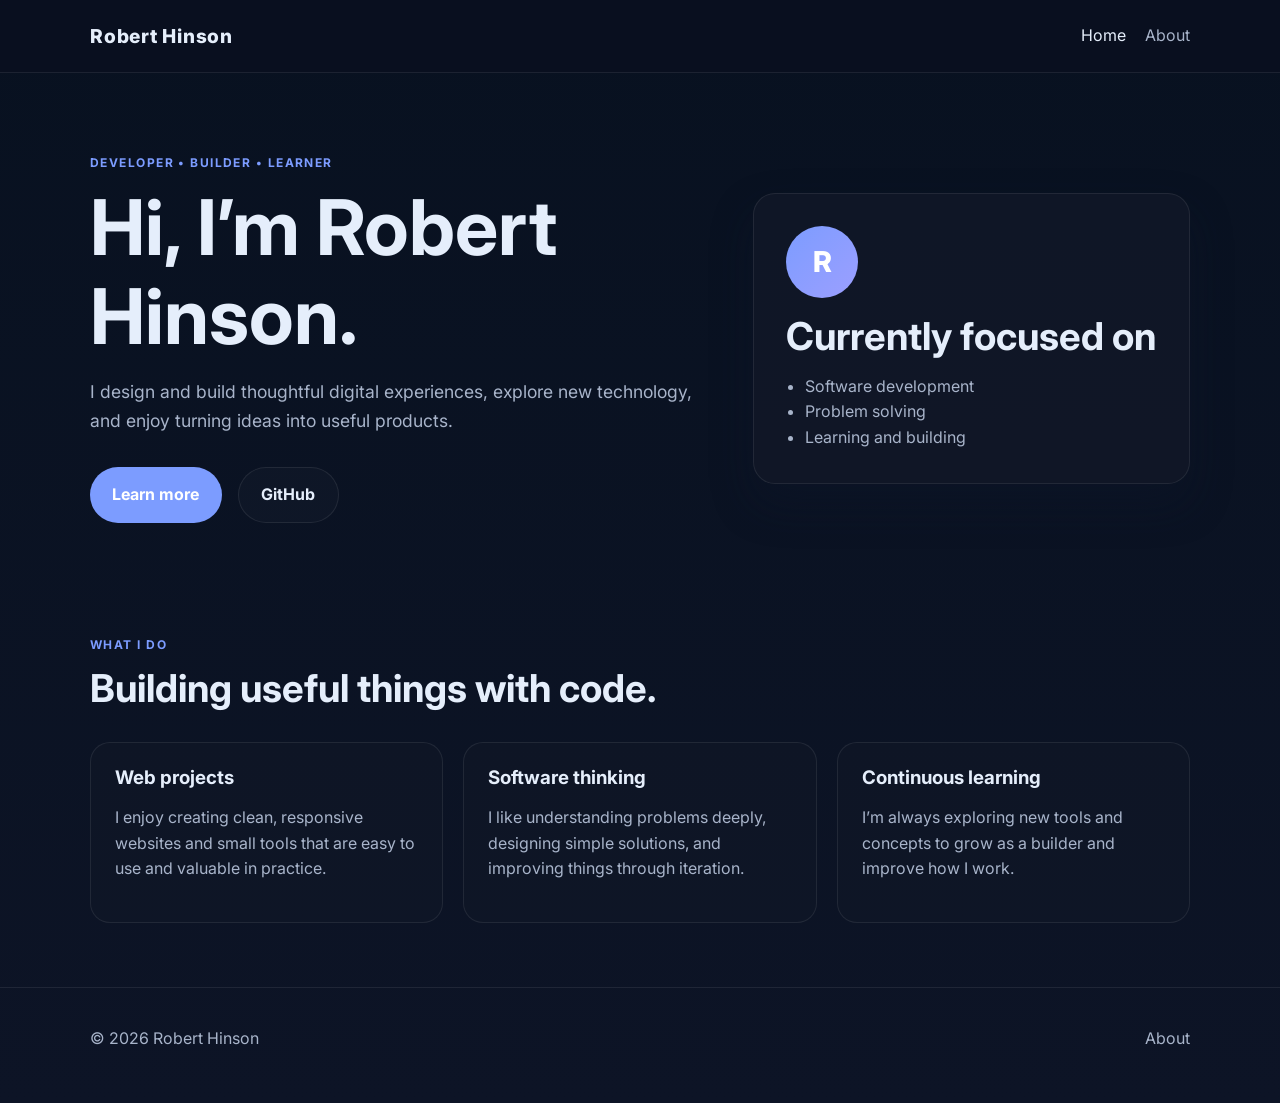
==== index.html @ 7e08833c "Add personal GitHub Pages site" ====
<!DOCTYPE html>
<html lang="en">
  <head>
    <meta charset="UTF-8" />
    <meta name="viewport" content="width=device-width, initial-scale=1.0" />
    <title>Robert Hinson | Home</title>
    <meta
      name="description"
      content="Personal portfolio and profile page for Robert Hinson."
    />
    <link rel="preconnect" href="https://fonts.googleapis.com" />
    <link rel="preconnect" href="https://fonts.gstatic.com" crossorigin />
    <link
      href="https://fonts.googleapis.com/css2?family=Inter:wght@400;500;600;700;800&display=swap"
      rel="stylesheet"
    />
    <link rel="stylesheet" href="styles.css" />
  </head>
  <body>
    <header class="site-header">
      <div class="container nav">
        <a href="index.html" class="brand">Robert Hinson</a>
        <nav class="nav-links" aria-label="Main navigation">
          <a href="index.html" class="active">Home</a>
          <a href="about.html">About</a>
        </nav>
      </div>
    </header>

    <main>
      <section class="hero">
        <div class="container hero-grid">
          <div>
            <p class="eyebrow">Developer • Builder • Learner</p>
            <h1>Hi, I’m Robert Hinson.</h1>
            <p class="lead">
              I design and build thoughtful digital experiences, explore new
              technology, and enjoy turning ideas into useful products.
            </p>
            <div class="cta-row">
              <a class="button primary" href="about.html">Learn more</a>
              <a class="button secondary" href="https://github.com/oppiet30" target="_blank" rel="noreferrer">GitHub</a>
            </div>
          </div>

          <div class="card profile-card">
            <div class="avatar">R</div>
            <h2>Currently focused on</h2>
            <ul>
              <li>Software development</li>
              <li>Problem solving</li>
              <li>Learning and building</li>
            </ul>
          </div>
        </div>
      </section>

      <section class="section">
        <div class="container">
          <div class="section-heading">
            <p class="eyebrow">What I do</p>
            <h2>Building useful things with code.</h2>
          </div>

          <div class="feature-grid">
            <article class="feature-card">
              <h3>Web projects</h3>
              <p>
                I enjoy creating clean, responsive websites and small tools that
                are easy to use and valuable in practice.
              </p>
            </article>

            <article class="feature-card">
              <h3>Software thinking</h3>
              <p>
                I like understanding problems deeply, designing simple solutions,
                and improving things through iteration.
              </p>
            </article>

            <article class="feature-card">
              <h3>Continuous learning</h3>
              <p>
                I’m always exploring new tools and concepts to grow as a builder
                and improve how I work.
              </p>
            </article>
          </div>
        </div>
      </section>
    </main>

    <footer class="site-footer">
      <div class="container footer-row">
        <p>© 2026 Robert Hinson</p>
        <a href="about.html">About</a>
      </div>
    </footer>
  </body>
</html>
---- styles.css ----
:root {
  --bg: #0b1020;
  --panel: #111827;
  --panel-soft: #1f2937;
  --card: rgba(17, 24, 39, 0.9);
  --text: #e5eefb;
  --muted: #a8b4ca;
  --primary: #7c9cff;
  --primary-dark: #5f7fe8;
  --border: rgba(255, 255, 255, 0.08);
  --shadow: 0 20px 40px rgba(15, 23, 42, 0.35);
}

* {
  box-sizing: border-box;
}

html {
  scroll-behavior: smooth;
}

body {
  margin: 0;
  font-family: "Inter", sans-serif;
  background: linear-gradient(180deg, #081120 0%, #0d1426 100%);
  color: var(--text);
  line-height: 1.6;
}

img {
  max-width: 100%;
  display: block;
}

a {
  color: inherit;
  text-decoration: none;
}

.container {
  width: min(1100px, calc(100% - 2rem));
  margin: 0 auto;
}

.site-header {
  position: sticky;
  top: 0;
  z-index: 10;
  backdrop-filter: blur(10px);
  background: rgba(11, 16, 32, 0.8);
  border-bottom: 1px solid var(--border);
}

.nav {
  display: flex;
  justify-content: space-between;
  align-items: center;
  min-height: 72px;
}

.brand {
  font-size: 1.2rem;
  font-weight: 800;
  letter-spacing: 0.04em;
}

.nav-links {
  display: flex;
  gap: 1.2rem;
  align-items: center;
}

.nav-links a {
  color: var(--muted);
  transition: color 0.2s ease;
}

.nav-links a:hover,
.nav-links a.active {
  color: var(--text);
}

.hero,
.page-hero {
  padding: 5rem 0 3rem;
}

.hero-grid,
.two-column {
  display: grid;
  grid-template-columns: 1.3fr 0.9fr;
  gap: 2rem;
  align-items: center;
}

.eyebrow {
  margin: 0 0 0.75rem;
  color: var(--primary);
  text-transform: uppercase;
  letter-spacing: 0.12em;
  font-size: 0.75rem;
  font-weight: 700;
}

h1,
h2,
h3 {
  margin-top: 0;
  line-height: 1.15;
}

h1 {
  font-size: clamp(2.8rem, 6vw, 5rem);
  margin-bottom: 1rem;
}

h2 {
  font-size: clamp(2rem, 3vw, 2.7rem);
  margin-bottom: 0.8rem;
}

.lead {
  max-width: 620px;
  color: var(--muted);
  font-size: 1.1rem;
}

.cta-row {
  display: flex;
  gap: 1rem;
  margin-top: 2rem;
  flex-wrap: wrap;
}

.button {
  display: inline-flex;
  align-items: center;
  justify-content: center;
  padding: 0.9rem 1.4rem;
  border-radius: 999px;
  font-weight: 700;
  transition: transform 0.2s ease, opacity 0.2s ease;
}

.button:hover {
  transform: translateY(-1px);
}

.button.primary {
  background: var(--primary);
  color: white;
}

.button.primary:hover {
  background: var(--primary-dark);
}

.button.secondary {
  border: 1px solid var(--border);
  background: rgba(255, 255, 255, 0.02);
  color: var(--text);
}

.card {
  background: var(--card);
  border: 1px solid var(--border);
  border-radius: 22px;
  box-shadow: var(--shadow);
}

.profile-card,
.info-card {
  padding: 2rem;
}

.avatar {
  width: 72px;
  height: 72px;
  border-radius: 50%;
  display: grid;
  place-items: center;
  background: linear-gradient(135deg, var(--primary), #9c9fff);
  color: white;
  font-size: 1.8rem;
  font-weight: 800;
  margin-bottom: 1rem;
}

.profile-card ul,
.info-card ul {
  margin: 1rem 0 0;
  padding-left: 1.2rem;
  color: var(--muted);
}

.section {
  padding: 4rem 0;
}

.alt-bg {
  background: rgba(148, 163, 184, 0.03);
  border-top: 1px solid var(--border);
  border-bottom: 1px solid var(--border);
}

.section-heading {
  margin-bottom: 2rem;
}

.feature-grid {
  display: grid;
  grid-template-columns: repeat(3, minmax(0, 1fr));
  gap: 1.25rem;
}

.feature-card {
  background: rgba(17, 24, 39, 0.7);
  border: 1px solid var(--border);
  border-radius: 20px;
  padding: 1.5rem;
}

.feature-card h3 {
  margin-bottom: 0.8rem;
}

.feature-card p,
.two-column p {
  color: var(--muted);
}

.narrow {
  max-width: 700px;
}

.site-footer {
  border-top: 1px solid var(--border);
  padding: 1.4rem 0 2.2rem;
  color: var(--muted);
}

.footer-row {
  display: flex;
  justify-content: space-between;
  align-items: center;
  gap: 1rem;
}

@media (max-width: 760px) {
  .hero-grid,
  .two-column,
  .feature-grid {
    grid-template-columns: 1fr;
  }

  .nav {
    flex-direction: column;
    justify-content: center;
    padding: 1rem 0;
    gap: 0.75rem;
  }

  .site-header {
    position: static;
  }

  .hero,
  .page-hero {
    padding-top: 3rem;
  }
}
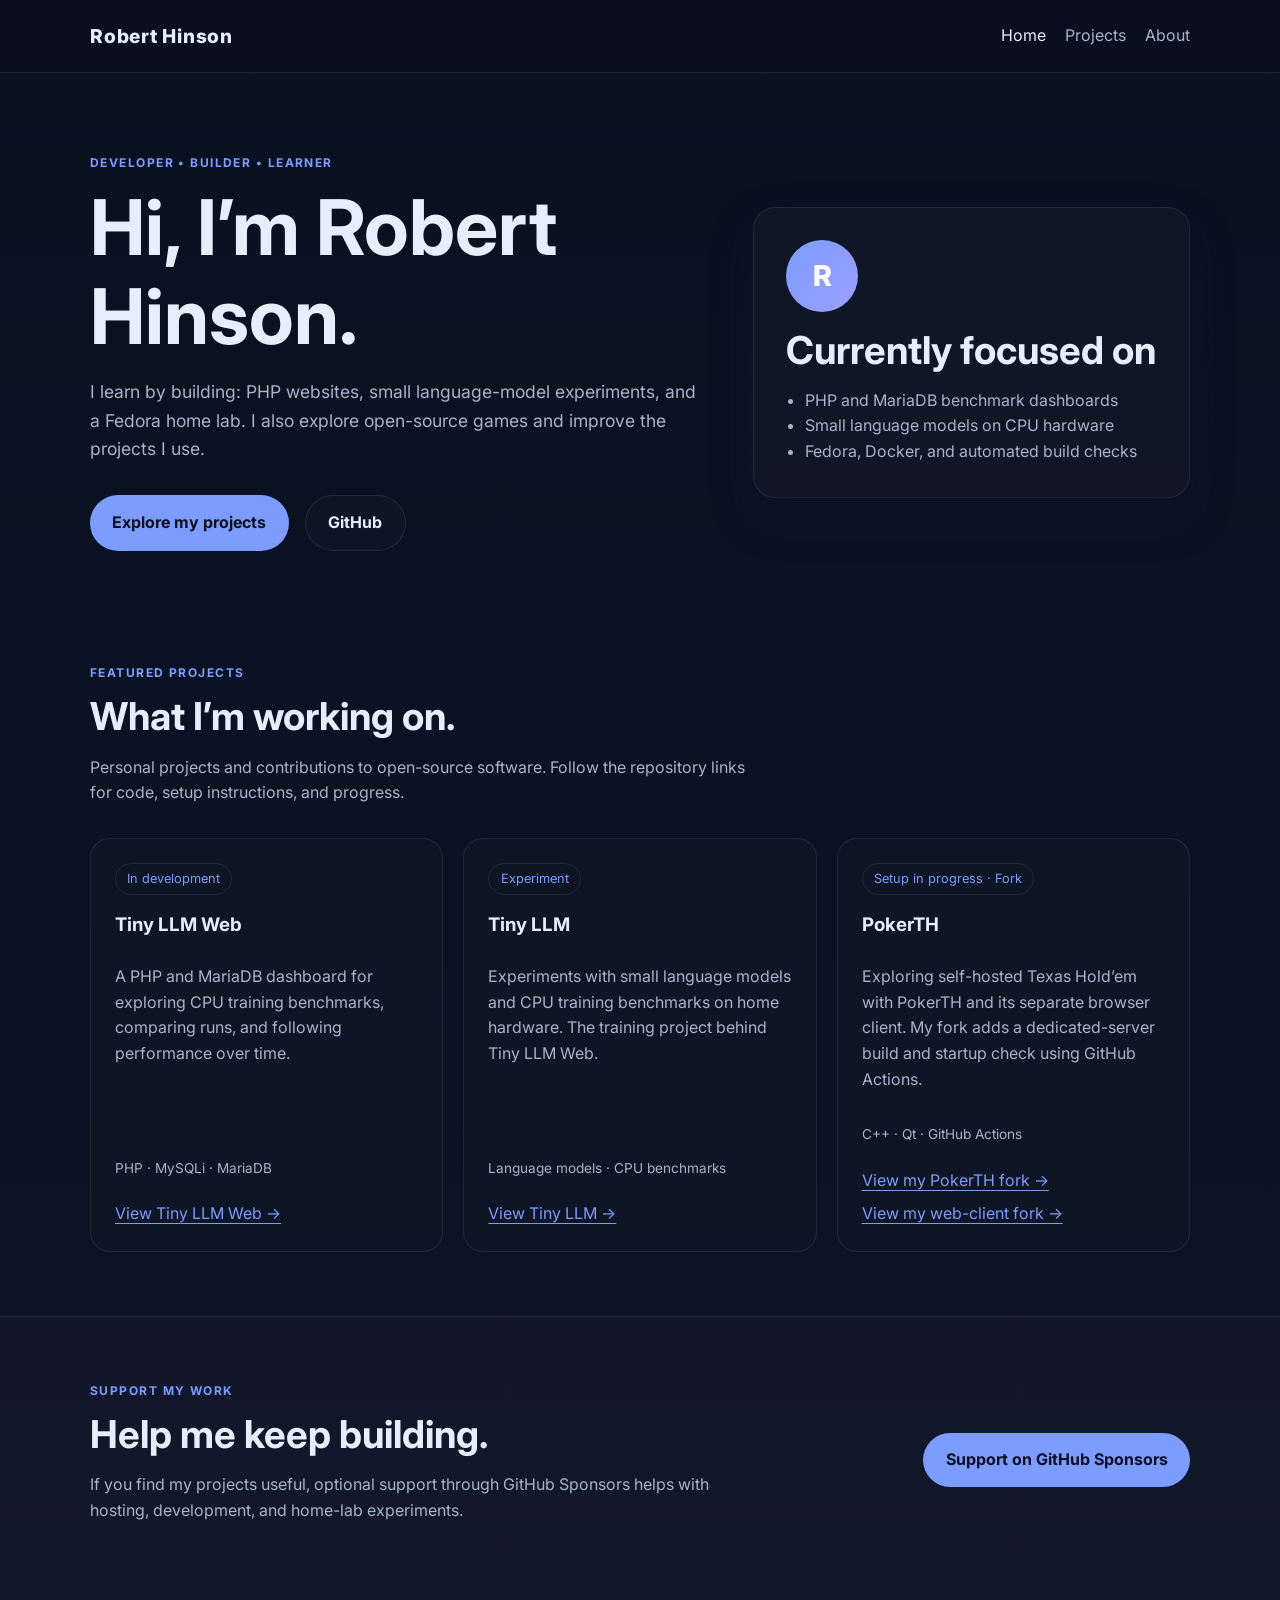
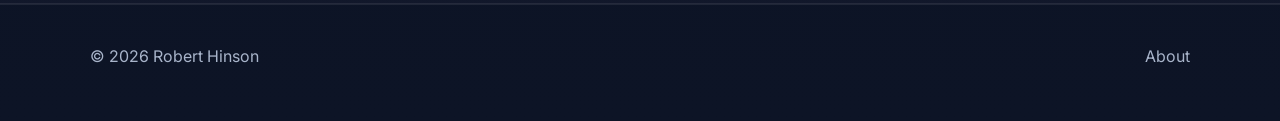
==== commit a13c2b37: "Showcase current projects and add optional sponsorship link" ====
--- a/index.html
+++ b/index.html
@@ -6,7 +6,7 @@
     <title>Robert Hinson | Home</title>
     <meta
       name="description"
-      content="Personal portfolio and profile page for Robert Hinson."
+      content="Robert Hinson's projects in PHP, local language models, Linux, and open-source games."
     />
     <link rel="preconnect" href="https://fonts.googleapis.com" />
     <link rel="preconnect" href="https://fonts.gstatic.com" crossorigin />
@@ -22,6 +22,7 @@
         <a href="index.html" class="brand">Robert Hinson</a>
         <nav class="nav-links" aria-label="Main navigation">
           <a href="index.html" class="active">Home</a>
+          <a href="#projects">Projects</a>
           <a href="about.html">About</a>
         </nav>
       </div>
@@ -34,11 +35,12 @@
             <p class="eyebrow">Developer • Builder • Learner</p>
             <h1>Hi, I’m Robert Hinson.</h1>
             <p class="lead">
-              I design and build thoughtful digital experiences, explore new
-              technology, and enjoy turning ideas into useful products.
+              I learn by building: PHP websites, small language-model experiments,
+              and a Fedora home lab. I also explore open-source games and improve
+              the projects I use.
             </p>
             <div class="cta-row">
-              <a class="button primary" href="about.html">Learn more</a>
+              <a class="button primary" href="#projects">Explore my projects</a>
               <a class="button secondary" href="https://github.com/oppiet30" target="_blank" rel="noreferrer">GitHub</a>
             </div>
           </div>
@@ -47,46 +49,69 @@
             <div class="avatar">R</div>
             <h2>Currently focused on</h2>
             <ul>
-              <li>Software development</li>
-              <li>Problem solving</li>
-              <li>Learning and building</li>
+              <li>PHP and MariaDB benchmark dashboards</li>
+              <li>Small language models on CPU hardware</li>
+              <li>Fedora, Docker, and automated build checks</li>
             </ul>
           </div>
         </div>
       </section>
 
-      <section class="section">
+      <section class="section" id="projects" aria-labelledby="projects-heading">
         <div class="container">
           <div class="section-heading">
-            <p class="eyebrow">What I do</p>
-            <h2>Building useful things with code.</h2>
+            <p class="eyebrow">Featured projects</p>
+            <h2 id="projects-heading">What I’m working on.</h2>
+            <p class="section-intro">Personal projects and contributions to open-source software. Follow the repository links for code, setup instructions, and progress.</p>
           </div>
 
           <div class="feature-grid">
-            <article class="feature-card">
-              <h3>Web projects</h3>
+            <article class="feature-card project-card">
+              <span class="project-status">In development</span>
+              <h3>Tiny LLM Web</h3>
               <p>
-                I enjoy creating clean, responsive websites and small tools that
-                are easy to use and valuable in practice.
+                A PHP and MariaDB dashboard for exploring CPU training benchmarks,
+                comparing runs, and following performance over time.
               </p>
+              <p class="project-tech">PHP · MySQLi · MariaDB</p>
+              <a class="project-link" href="https://github.com/oppiet30/tiny-llm-web">View Tiny LLM Web →</a>
             </article>
 
-            <article class="feature-card">
-              <h3>Software thinking</h3>
+            <article class="feature-card project-card">
+              <span class="project-status">Experiment</span>
+              <h3>Tiny LLM</h3>
               <p>
-                I like understanding problems deeply, designing simple solutions,
-                and improving things through iteration.
+                Experiments with small language models and CPU training benchmarks
+                on home hardware. The training project behind Tiny LLM Web.
               </p>
+              <p class="project-tech">Language models · CPU benchmarks</p>
+              <a class="project-link" href="https://github.com/oppiet30/tiny-llm">View Tiny LLM →</a>
             </article>
 
-            <article class="feature-card">
-              <h3>Continuous learning</h3>
+            <article class="feature-card project-card">
+              <span class="project-status">Setup in progress · Fork</span>
+              <h3>PokerTH</h3>
               <p>
-                I’m always exploring new tools and concepts to grow as a builder
-                and improve how I work.
+                Exploring self-hosted Texas Hold’em with PokerTH and its separate
+                browser client. My fork adds a dedicated-server build and startup
+                check using GitHub Actions.
               </p>
+              <p class="project-tech">C++ · Qt · GitHub Actions</p>
+              <a class="project-link" href="https://github.com/oppiet30/pokerth">View my PokerTH fork →</a>
+              <a class="project-link" href="https://github.com/oppiet30/pokerth-web-client">View my web-client fork →</a>
             </article>
           </div>
+        </div>
+      </section>
+
+      <section class="section alt-bg" aria-labelledby="support-heading">
+        <div class="container support-panel">
+          <div>
+            <p class="eyebrow">Support my work</p>
+            <h2 id="support-heading">Help me keep building.</h2>
+            <p class="section-intro">If you find my projects useful, optional support through GitHub Sponsors helps with hosting, development, and home-lab experiments.</p>
+          </div>
+          <a class="button primary" href="https://github.com/sponsors/oppiet30">Support on GitHub Sponsors</a>
         </div>
       </section>
     </main>
--- a/styles.css
+++ b/styles.css
@@ -148,7 +148,7 @@
 
 .button.primary {
   background: var(--primary);
-  color: white;
+  color: var(--bg);
 }
 
 .button.primary:hover {
@@ -233,6 +233,61 @@
   max-width: 700px;
 }
 
+a:focus-visible {
+  outline: 3px solid var(--primary);
+  outline-offset: 5px;
+}
+
+#projects {
+  scroll-margin-top: 90px;
+}
+
+.section-intro {
+  max-width: 680px;
+  color: var(--muted);
+}
+
+.project-card {
+  display: flex;
+  flex-direction: column;
+  align-items: flex-start;
+}
+
+.project-status {
+  margin-bottom: 1.2rem;
+  padding: 0.3rem 0.7rem;
+  border: 1px solid var(--border);
+  border-radius: 999px;
+  color: var(--primary);
+  font-size: 0.8rem;
+}
+
+.project-card .project-tech {
+  margin-top: auto;
+  padding-top: 1rem;
+  font-size: 0.85rem;
+}
+
+.project-link {
+  color: var(--primary);
+  margin-top: 0.5rem;
+  text-decoration: underline;
+  text-underline-offset: 4px;
+}
+
+.support-panel {
+  display: flex;
+  align-items: center;
+  justify-content: space-between;
+  gap: 2rem;
+  flex-wrap: wrap;
+}
+
+@media (prefers-reduced-motion: reduce) {
+  html { scroll-behavior: auto; }
+  .button { transition: none; }
+}
+
 .site-footer {
   border-top: 1px solid var(--border);
   padding: 1.4rem 0 2.2rem;
